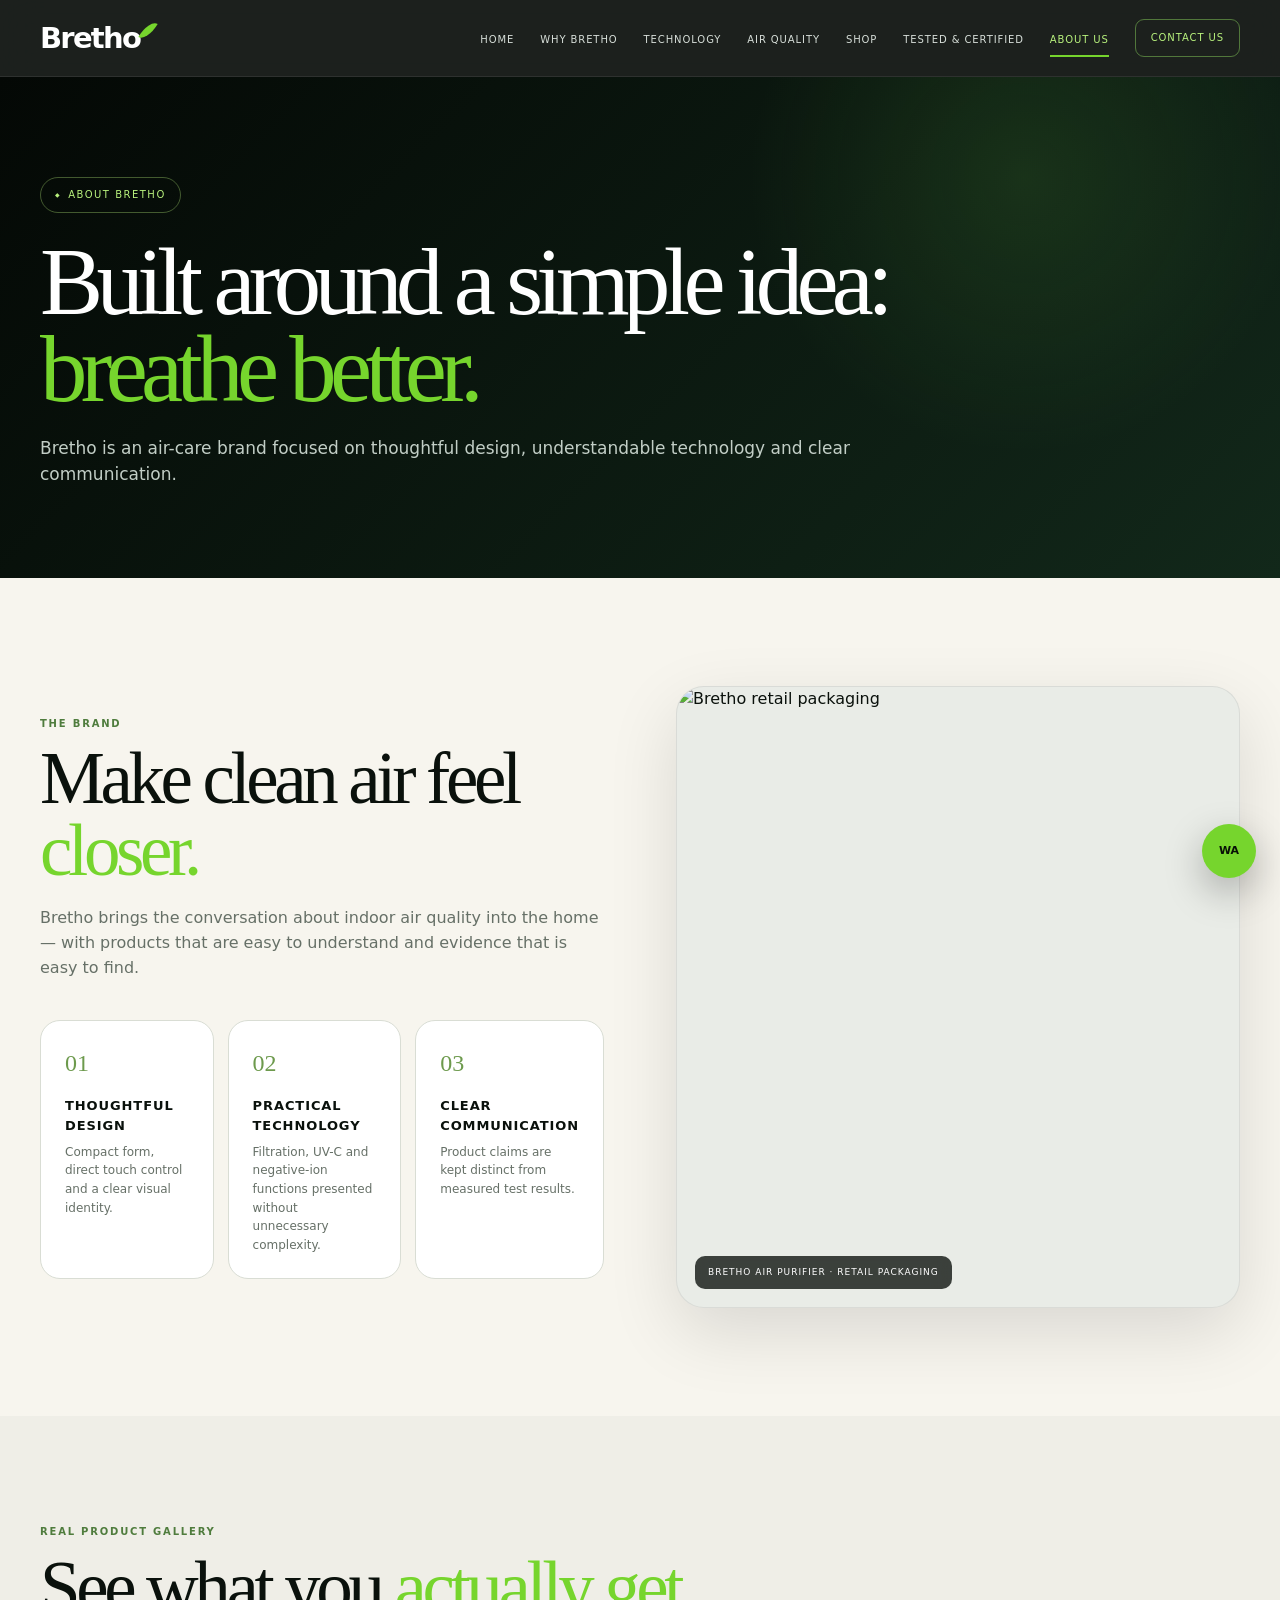
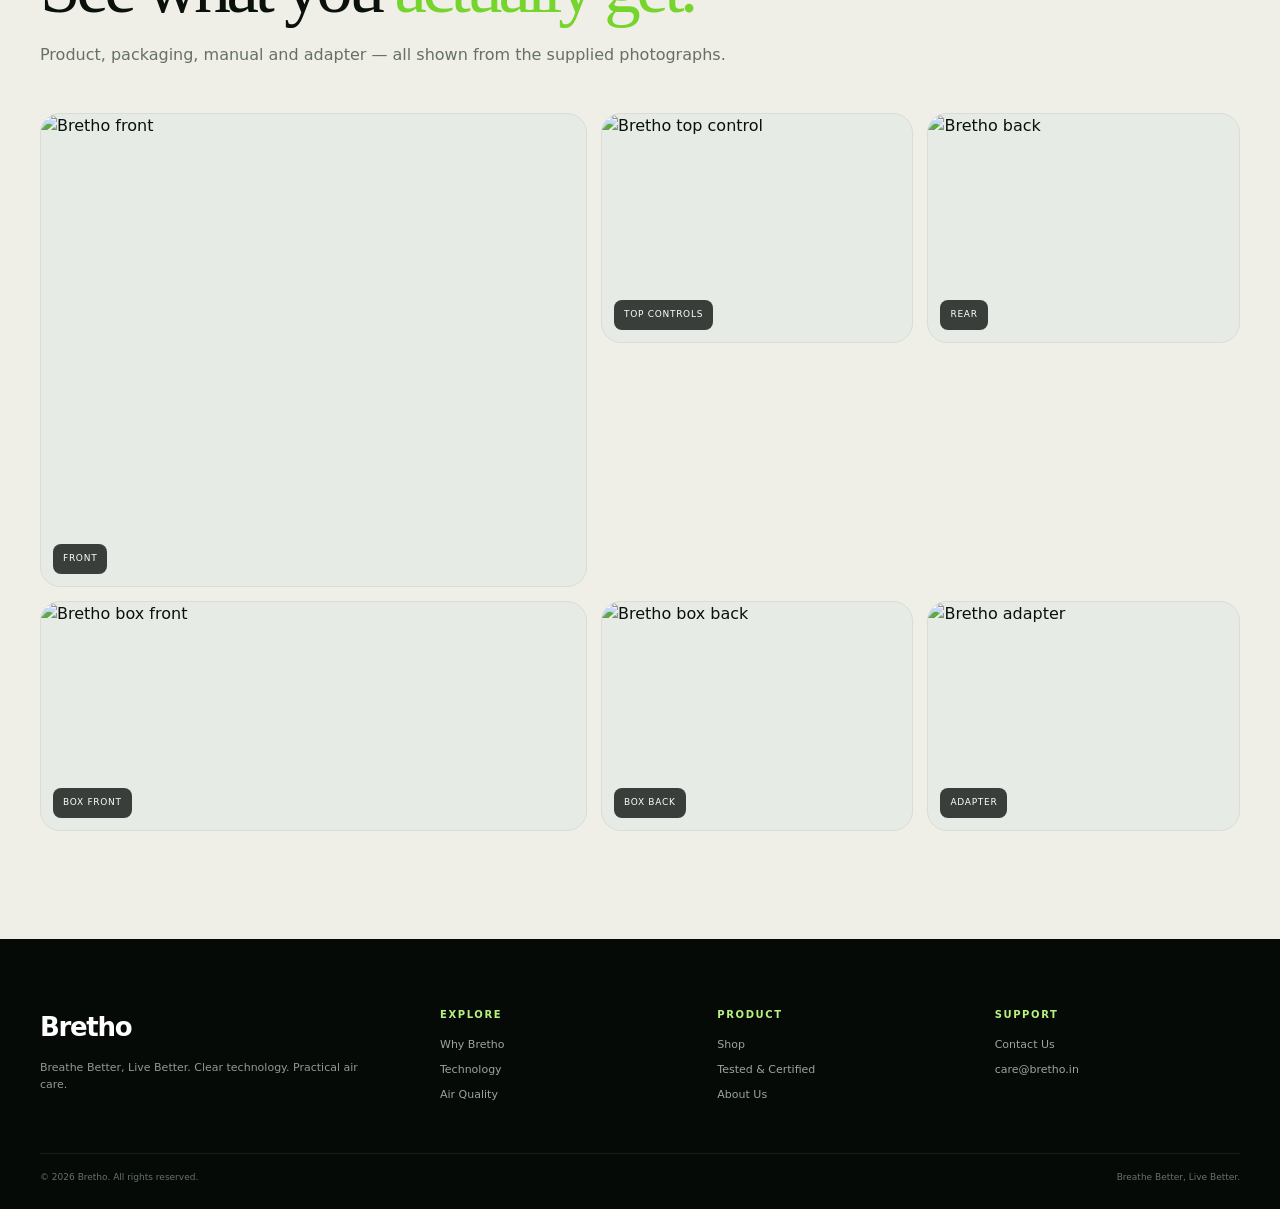
==== about.html @ 6be5c8d7 "Add files via upload" ====
<!doctype html><html lang="en"><head><meta charset="utf-8"><meta name="viewport" content="width=device-width,initial-scale=1"><meta name="theme-color" content="#07120b"><title>About Us | Bretho</title><meta name="description" content="Bretho is an air-care brand focused on thoughtful design, understandable technology and clear communication."><link rel="stylesheet" href="styles.css"></head><body><nav class="nav"><div class="container navin"><a class="brand" href="index.html">Bretho<span class="leaf"></span></a><div class="links"><a class="" href="index.html">HOME</a><a class="" href="why-bretho.html">WHY BRETHO</a><a class="" href="technology.html">TECHNOLOGY</a><a class="" href="air-quality.html">AIR QUALITY</a><a class="" href="shop.html">SHOP</a><a class="" href="tested.html">TESTED & CERTIFIED</a><a class="active" href="about.html">ABOUT US</a><a class="navbtn " href="contact.html">CONTACT US</a></div><button class="hamb" aria-label="Open menu" onclick="toggleNav()">MENU</button></div><div id="mobileNav" class="mobile-nav"><div class="container"><a href="index.html">HOME</a><a href="why-bretho.html">WHY BRETHO</a><a href="technology.html">TECHNOLOGY</a><a href="air-quality.html">AIR QUALITY</a><a href="shop.html">SHOP</a><a href="tested.html">TESTED & CERTIFIED</a><a href="about.html">ABOUT US</a><a href="contact.html">CONTACT US</a></div></div></nav><main><section class="pagehero"><div class="container"><span class="eyebrow">ABOUT BRETHO</span><h1>Built around a simple idea:<br><em>breathe better.</em></h1><p>Bretho is an air-care brand focused on thoughtful design, understandable technology and clear communication.</p></div></section>
<section class="section"><div class="container split"><div><div class="kicker">THE BRAND</div><div class="title">Make clean air feel <em>closer.</em></div><p class="sub">Bretho brings the conversation about indoor air quality into the home — with products that are easy to understand and evidence that is easy to find.</p><div class="feature-grid"><article class="feature-card"><div class="num">01</div><h3>Thoughtful design</h3><p>Compact form, direct touch control and a clear visual identity.</p></article><article class="feature-card"><div class="num">02</div><h3>Practical technology</h3><p>Filtration, UV-C and negative-ion functions presented without unnecessary complexity.</p></article><article class="feature-card"><div class="num">03</div><h3>Clear communication</h3><p>Product claims are kept distinct from measured test results.</p></article></div></div><div class="media"><img src="assets/box-front.jpg" alt="Bretho retail packaging"><div class="media-caption">Bretho Air Purifier · retail packaging</div></div></div></section>
<section class="section soft"><div class="container"><div class="kicker">REAL PRODUCT GALLERY</div><div class="title">See what you <em>actually get.</em></div><p class="sub">Product, packaging, manual and adapter — all shown from the supplied photographs.</p><div class="gallery"><div class="g"><img src="assets/front.jpg" alt="Bretho front"><div class="label">Front</div></div><div class="g"><img src="assets/top-control.jpg" alt="Bretho top control"><div class="label">Top controls</div></div><div class="g"><img src="assets/back.jpg" alt="Bretho back"><div class="label">Rear</div></div><div class="g"><img src="assets/box-front.jpg" alt="Bretho box front"><div class="label">Box front</div></div><div class="g"><img src="assets/box-back.jpg" alt="Bretho box back"><div class="label">Box back</div></div><div class="g"><img src="assets/adapter.jpg" alt="Bretho adapter"><div class="label">Adapter</div></div></div></div></section></main><footer class="footer"><div class="container footer-grid"><div><div class="fbrand">Bretho<span class="leaf"></span></div><p>Breathe Better, Live Better. Clear technology. Practical air care.</p></div><div><h4>Explore</h4><a href="why-bretho.html">Why Bretho</a><a href="technology.html">Technology</a><a href="air-quality.html">Air Quality</a></div><div><h4>Product</h4><a href="shop.html">Shop</a><a href="tested.html">Tested & Certified</a><a href="about.html">About Us</a></div><div><h4>Support</h4><a href="contact.html">Contact Us</a><a href="mailto:care@bretho.in">care@bretho.in</a></div></div><div class="container copy"><span>© 2026 Bretho. All rights reserved.</span><span>Breathe Better, Live Better.</span></div></footer><a class="float" href="https://wa.me/919675996767" aria-label="WhatsApp">WA</a><script src="site.js"></script></body></html>
---- styles.css ----
:root{
  --forest:#07120b;--forest-2:#0c1c11;--forest-3:#102719;--green:#76d52d;--green-2:#b8f17d;
  --ink:#0a110c;--paper:#f7f5ee;--paper-2:#efeee7;--muted:#667067;--line:#d9ddd4;--white:#fff;
  --serif:Georgia,'Times New Roman',serif;--sans:Inter,ui-sans-serif,system-ui,-apple-system,'Segoe UI',sans-serif;
  --radius:24px;--shadow:0 24px 70px rgba(0,0,0,.12)
}
*{box-sizing:border-box}html{scroll-behavior:smooth}body{margin:0;background:var(--paper);color:var(--ink);font-family:var(--sans);line-height:1.55}a{text-decoration:none;color:inherit}img{max-width:100%;display:block}.container{width:min(1360px,calc(100% - 80px));margin:0 auto}
.nav{position:sticky;top:0;z-index:100;background:rgba(4,9,6,.9);backdrop-filter:blur(18px);border-bottom:1px solid rgba(255,255,255,.08)}
.navin{min-height:76px;display:flex;align-items:center;gap:30px}.brand{display:inline-flex;align-items:flex-start;color:#fff;font-size:29px;font-weight:850;letter-spacing:-.06em;line-height:1}.brand .leaf{width:10px;height:21px;background:var(--green);border-radius:100% 0 100% 0;transform:rotate(31deg);margin:-4px 0 0 3px}
.links{margin-left:auto;display:flex;gap:26px;align-items:center}.links a{position:relative;color:#d7ded9;font-size:10px;text-transform:uppercase;letter-spacing:.09em;padding:28px 0 24px}.links a:after{content:"";position:absolute;left:0;right:0;bottom:15px;height:2px;background:var(--green);transform:scaleX(0);transform-origin:center;transition:.2s}.links a:hover,.links a.active{color:var(--green-2)}.links a.active:after,.links a:hover:after{transform:scaleX(1)}.links .navbtn{padding:10px 15px;border:1px solid #51773b;border-radius:9px;color:var(--green-2)}.links .navbtn:after{display:none}.hamb{display:none;margin-left:auto;color:#fff;background:transparent;border:1px solid rgba(255,255,255,.2);border-radius:9px;padding:8px 12px;font-size:12px}
.mobile-nav{display:none;background:#050b07;border-top:1px solid rgba(255,255,255,.08)}.mobile-nav a{display:block;color:#eef3ee;padding:13px 0;font-size:11px;text-transform:uppercase;letter-spacing:.12em}
.hero{position:relative;overflow:hidden;color:#fff;background:radial-gradient(circle at 80% 20%,rgba(67,132,48,.22),transparent 33%),linear-gradient(135deg,#030704,#0a160d 55%,#16331d)}.hero:before{content:"";position:absolute;inset:0;background:radial-gradient(circle at 15% 15%,rgba(118,213,45,.08),transparent 30%),radial-gradient(circle at 90% 80%,rgba(118,213,45,.06),transparent 22%);pointer-events:none}.hero-grid{position:relative;display:grid;grid-template-columns:.95fr 1.05fr;gap:56px;align-items:center;padding:80px 0 28px}.eyebrow{display:inline-flex;align-items:center;gap:7px;border:1px solid rgba(184,241,125,.34);border-radius:999px;padding:9px 14px;color:var(--green-2);font-size:10px;letter-spacing:.15em;text-transform:uppercase}.eyebrow:before{content:"◆";font-size:6px}.hero h1,.pagehero h1{font-family:var(--serif);font-weight:500;letter-spacing:-.07em;line-height:.92}.hero h1{font-size:clamp(58px,7.5vw,108px);margin:24px 0 24px}.hero h1 em,.pagehero h1 em,.title em{font-style:normal;color:var(--green)}.hero p{max-width:620px;color:#c8d2ca;font-size:17px;line-height:1.7}.buttons{display:flex;gap:12px;flex-wrap:wrap;margin-top:32px}.btn{display:inline-flex;align-items:center;justify-content:center;gap:9px;border-radius:9px;padding:14px 18px;font-size:10px;letter-spacing:.11em;text-transform:uppercase;font-weight:850;transition:transform .2s,background .2s}.btn:hover{transform:translateY(-2px)}.btn.primary{background:var(--green);color:#071007}.btn.outline{border:1px solid rgba(255,255,255,.3);color:#fff}.btn.dark{background:var(--forest);color:#fff}.btn.light{background:#fff;color:var(--forest)}
.hero-visual{min-height:650px;position:relative;display:flex;align-items:center;justify-content:center;border:1px solid rgba(255,255,255,.10);border-radius:30px;overflow:hidden;box-shadow:0 35px 90px rgba(0,0,0,.35);background:#d9dcd4}.hero-visual:before{content:"";position:absolute;inset:-30px;background-image:linear-gradient(90deg,rgba(5,14,8,.42),rgba(5,14,8,.02)),url('assets/hero-product.jpg');background-size:cover;background-position:center;filter:blur(18px) brightness(.55);transform:scale(1.12)}.hero-visual:after{content:"";position:absolute;inset:0;background:radial-gradient(circle at 72% 42%,rgba(118,213,45,.18),transparent 28%)}.hero-visual img{position:relative;z-index:2;width:78%;height:590px;object-fit:cover;object-position:center;border-radius:22px;box-shadow:0 24px 70px rgba(0,0,0,.4);border:1px solid rgba(255,255,255,.18)}
.hero-notes{position:absolute;right:24px;top:30px;z-index:3;display:grid;gap:11px;width:205px}.hero-note{display:grid;grid-template-columns:28px 1fr;gap:10px;align-items:center}.hero-note .ico{width:28px;height:28px;border:1px solid rgba(184,241,125,.55);border-radius:50%;display:grid;place-items:center;color:var(--green-2);font-size:11px}.hero-note b{display:block;font-size:10px;color:var(--green-2);text-transform:uppercase;letter-spacing:.06em}.hero-note span{font-size:10px;color:#eef2ee}
.trust{display:grid;grid-template-columns:repeat(5,1fr);border-top:1px solid rgba(255,255,255,.08);background:linear-gradient(90deg,#0c1a0f,#122618);position:relative;z-index:2}.trust .item{min-height:86px;padding:17px 22px;display:flex;gap:12px;align-items:center;border-right:1px solid rgba(255,255,255,.08)}.trust .item:last-child{border-right:0}.trust .orb{width:34px;height:34px;border:1px solid #5b8f37;border-radius:50%;display:grid;place-items:center;color:var(--green-2);font-size:12px;flex:0 0 auto}.trust b{font-size:13px;color:#fff;display:block;letter-spacing:.02em}.trust span{font-size:9px;color:#aab6ad;text-transform:uppercase;letter-spacing:.1em;display:block;margin-top:3px}
.section{padding:108px 0}.section.dark{background:var(--forest);color:#fff}.section.soft{background:var(--paper-2)}.section.tinted{background:linear-gradient(180deg,#f5f3ec,#ece9e0)}.kicker{font-size:10px;font-weight:850;letter-spacing:.18em;text-transform:uppercase;color:#4f7c3d}.dark .kicker{color:#9bd375}.title{font-family:var(--serif);font-size:clamp(42px,5.7vw,78px);font-weight:500;line-height:.98;letter-spacing:-.06em;margin:12px 0 20px}.sub{max-width:740px;color:var(--muted);font-size:16px}.dark .sub{color:#b9c5bc}.split{display:grid;grid-template-columns:1fr 1fr;gap:72px;align-items:center}.media{position:relative;border-radius:28px;overflow:hidden;border:1px solid rgba(0,0,0,.07);box-shadow:var(--shadow);background:#e9ece7}.media img{width:100%;height:620px;object-fit:cover}.media.contain img{object-fit:contain;background:#e9ece7}.media-caption{position:absolute;left:18px;bottom:18px;padding:10px 13px;border-radius:10px;background:rgba(4,10,6,.76);backdrop-filter:blur(9px);color:#fff;font-size:9px;text-transform:uppercase;letter-spacing:.11em}
.feature-grid{display:grid;grid-template-columns:repeat(3,1fr);gap:14px;margin-top:40px}.feature-card{padding:24px;border:1px solid var(--line);border-radius:20px;background:#fff}.feature-card .num{font-family:var(--serif);font-size:24px;color:#6d9a4d}.feature-card h3{margin:13px 0 7px;font-size:13px;text-transform:uppercase;letter-spacing:.07em}.feature-card p{margin:0;color:var(--muted);font-size:12px}
.filter-wrap{margin-top:46px;display:grid;grid-template-columns:repeat(5,1fr);gap:14px}.filter-card{min-height:270px;border-radius:22px;padding:20px;display:flex;flex-direction:column;justify-content:flex-end;overflow:hidden;position:relative;border:1px solid rgba(0,0,0,.05)}.filter-card:before{content:"";position:absolute;width:140px;height:140px;border-radius:50%;right:-35px;top:-30px;background:rgba(255,255,255,.22);filter:blur(1px)}.filter-card:nth-child(1){background:linear-gradient(145deg,#f8fbf7,#dce8dc)}.filter-card:nth-child(2){background:linear-gradient(145deg,#f4f8f4,#d8e6db)}.filter-card:nth-child(3){background:linear-gradient(145deg,#364038,#111a14);color:#fff}.filter-card:nth-child(4){background:linear-gradient(145deg,#fff6ff,#e8d9f1)}.filter-card:nth-child(5){background:linear-gradient(145deg,#f1faec,#d6eacb)}.filter-card .count{font-family:var(--serif);font-size:34px;opacity:.65}.filter-card h3{margin:9px 0 6px;font-size:11px;text-transform:uppercase;letter-spacing:.08em}.filter-card p{font-size:11px;margin:0;color:#647068}.filter-card:nth-child(3) p{color:#d3dad4}
.feature-band{display:grid;grid-template-columns:repeat(4,1fr);gap:14px;margin-top:40px}.stat{padding:23px 24px;border-radius:18px;border:1px solid rgba(0,0,0,.08);background:#fff}.dark .stat{background:#0c1810;border-color:rgba(255,255,255,.08)}.stat b{font-family:var(--serif);font-size:34px;line-height:1;color:var(--green)}.stat span{display:block;margin-top:8px;font-size:10px;text-transform:uppercase;letter-spacing:.08em;color:var(--muted)}.dark .stat span{color:#9eaaa1}
.gallery{display:grid;grid-template-columns:1.4fr .8fr .8fr;grid-auto-rows:230px;gap:14px;margin-top:45px}.gallery .g{border-radius:20px;overflow:hidden;position:relative;border:1px solid var(--line);background:#e7ebe5}.gallery .g:nth-child(1){grid-row:span 2}.gallery .g:nth-child(4){grid-column:1}.gallery img{width:100%;height:100%;object-fit:cover}.gallery .label{position:absolute;left:12px;bottom:12px;background:rgba(3,8,5,.76);color:#fff;border-radius:8px;padding:8px 10px;font-size:9px;text-transform:uppercase;letter-spacing:.08em}
.pagehero{padding:100px 0 74px;color:#fff;background:radial-gradient(circle at 80% 20%,rgba(75,144,55,.19),transparent 25%),linear-gradient(135deg,#040805,#12281a)}.pagehero .eyebrow{margin-bottom:10px}.pagehero h1{font-size:clamp(58px,7.4vw,102px);margin:16px 0 22px}.pagehero p{max-width:820px;color:#c2cec6;font-size:17px}
.pill-row{display:flex;flex-wrap:wrap;gap:8px;margin-top:26px}.pill{border:1px solid rgba(118,213,45,.34);padding:7px 10px;border-radius:999px;color:#cce8bc;font-size:9px;text-transform:uppercase;letter-spacing:.08em}
.proof-grid{display:grid;grid-template-columns:repeat(4,1fr);gap:14px;margin-top:44px}.proof{padding:25px;border-radius:20px;background:#fff;border:1px solid var(--line)}.proof .big{font-family:var(--serif);font-size:34px;color:var(--forest)}.proof .note{margin-top:7px;color:var(--muted);font-size:11px}
.cert-grid{display:grid;grid-template-columns:repeat(4,1fr);gap:14px;margin-top:42px}.cert{padding:26px;border-radius:20px;background:#fff;border:1px solid var(--line)}.cert b{font-size:28px;color:var(--forest);font-family:var(--serif)}.cert h3{margin:10px 0 6px;font-size:11px;text-transform:uppercase;letter-spacing:.08em}.cert p{margin:0;color:var(--muted);font-size:11px}
.shop-wrap{display:grid;grid-template-columns:1fr 1fr;gap:52px;align-items:center}.shop-card{border-radius:28px;background:linear-gradient(135deg,#07100a,#11251a);color:#fff;padding:38px}.shop-card .price{font-family:var(--serif);font-size:58px;color:var(--green);line-height:1;margin:20px 0}.shop-img{border-radius:24px;overflow:hidden;background:#edf0ea;border:1px solid rgba(0,0,0,.08)}.shop-img img{width:100%;height:620px;object-fit:contain}.shop-features{display:grid;grid-template-columns:repeat(3,1fr);gap:10px;margin-top:26px}.shop-feature{padding:13px;border:1px solid rgba(255,255,255,.08);border-radius:12px;background:rgba(255,255,255,.04)}.shop-feature b{font-size:10px;color:#fff;display:block}.shop-feature span{font-size:9px;color:#96a298}
.form-card{padding:30px;border-radius:24px;background:#fff;border:1px solid var(--line);box-shadow:0 20px 50px rgba(0,0,0,.06)}.form{display:grid;gap:12px}.form input,.form textarea{width:100%;border:1px solid var(--line);border-radius:12px;padding:14px 15px;font:inherit;background:#fbfbf8}.form textarea{min-height:160px;resize:vertical}.form button{justify-self:start;border:0;cursor:pointer}
.callout{border-radius:26px;padding:38px 40px;background:linear-gradient(135deg,#0a170d,#1b321f);color:#fff;display:flex;align-items:center;justify-content:space-between;gap:30px}.callout h3{font-family:var(--serif);font-size:42px;font-weight:500;letter-spacing:-.04em;margin:0}.callout p{color:#b9c5bc;max-width:700px;margin:8px 0 0;font-size:13px}
.footer{background:#050a07;color:#fff;padding:68px 0 24px}.footer-grid{display:grid;grid-template-columns:1.5fr 1fr 1fr 1fr;gap:32px}.fbrand{font-weight:850;font-size:26px;letter-spacing:-.05em}.footer p{color:#8f9a92;font-size:11px;max-width:320px}.footer h4{font-size:10px;text-transform:uppercase;letter-spacing:.16em;color:var(--green-2);margin:0 0 13px}.footer a{display:block;color:#9aa59d;font-size:11px;margin:8px 0}.copy{border-top:1px solid rgba(255,255,255,.08);margin-top:42px;padding-top:17px;color:#667269;font-size:9px;display:flex;justify-content:space-between}.float{position:fixed;right:24px;bottom:22px;width:54px;height:54px;border-radius:50%;background:var(--green);color:#081107;display:grid;place-items:center;font-weight:900;z-index:80;box-shadow:0 14px 38px rgba(0,0,0,.28);font-size:11px}
.notice{padding:14px 16px;border-left:3px solid var(--green);background:#edf4e9;color:#526052;border-radius:0 12px 12px 0;font-size:11px;margin-top:22px}.dark .notice{background:#0d1c11;color:#aebbb2}
@media(max-width:1100px){.links{gap:15px}.links a{font-size:9px}.hero-grid{grid-template-columns:1fr}.hero-visual{min-height:560px}.hero-visual img{width:68%;height:510px}.hero-notes{right:18px}.trust{grid-template-columns:repeat(2,1fr)}.trust .item:nth-child(2n){border-right:0}.feature-grid,.filter-wrap,.proof-grid,.cert-grid{grid-template-columns:repeat(2,1fr)}.feature-band{grid-template-columns:repeat(2,1fr)}.split,.shop-wrap{grid-template-columns:1fr}.gallery{grid-template-columns:1fr 1fr}.footer-grid{grid-template-columns:1.4fr 1fr 1fr}.shop-img img{height:520px}}
@media(max-width:760px){.container{width:min(100% - 34px,700px)}.links{display:none}.hamb{display:block}.navin{min-height:66px}.mobile-nav.open{display:block}.hero-grid{padding:58px 0 24px}.hero h1{font-size:58px}.hero p{font-size:15px}.hero-visual{min-height:470px}.hero-visual img{width:76%;height:410px}.hero-notes{position:absolute;right:14px;top:14px;width:165px;gap:8px}.hero-note .ico{width:23px;height:23px}.hero-note b{font-size:8px}.hero-note span{font-size:8px}.trust{grid-template-columns:1fr}.trust .item{border-right:0;border-bottom:1px solid rgba(255,255,255,.08)}.trust .item:last-child{border-bottom:0}.section{padding:78px 0}.title{font-size:48px}.media img{height:430px}.feature-grid,.filter-wrap,.proof-grid,.cert-grid,.feature-band,.gallery,.shop-features{grid-template-columns:1fr}.gallery{grid-auto-rows:300px}.gallery .g:nth-child(1){grid-row:auto}.shop-card{padding:24px}.shop-card .price{font-size:50px}.pagehero{padding:72px 0 56px}.pagehero h1{font-size:58px}.callout{align-items:flex-start;flex-direction:column;padding:30px}.callout h3{font-size:36px}.footer-grid{grid-template-columns:1fr 1fr}.copy{display:block}.copy span{display:block;margin-top:5px}}
@media(max-width:480px){.hero h1,.pagehero h1{font-size:48px}.hero-visual{min-height:390px}.hero-visual img{width:82%;height:330px}.hero-notes{display:none}.footer-grid{grid-template-columns:1fr}.float{right:16px;bottom:16px}}
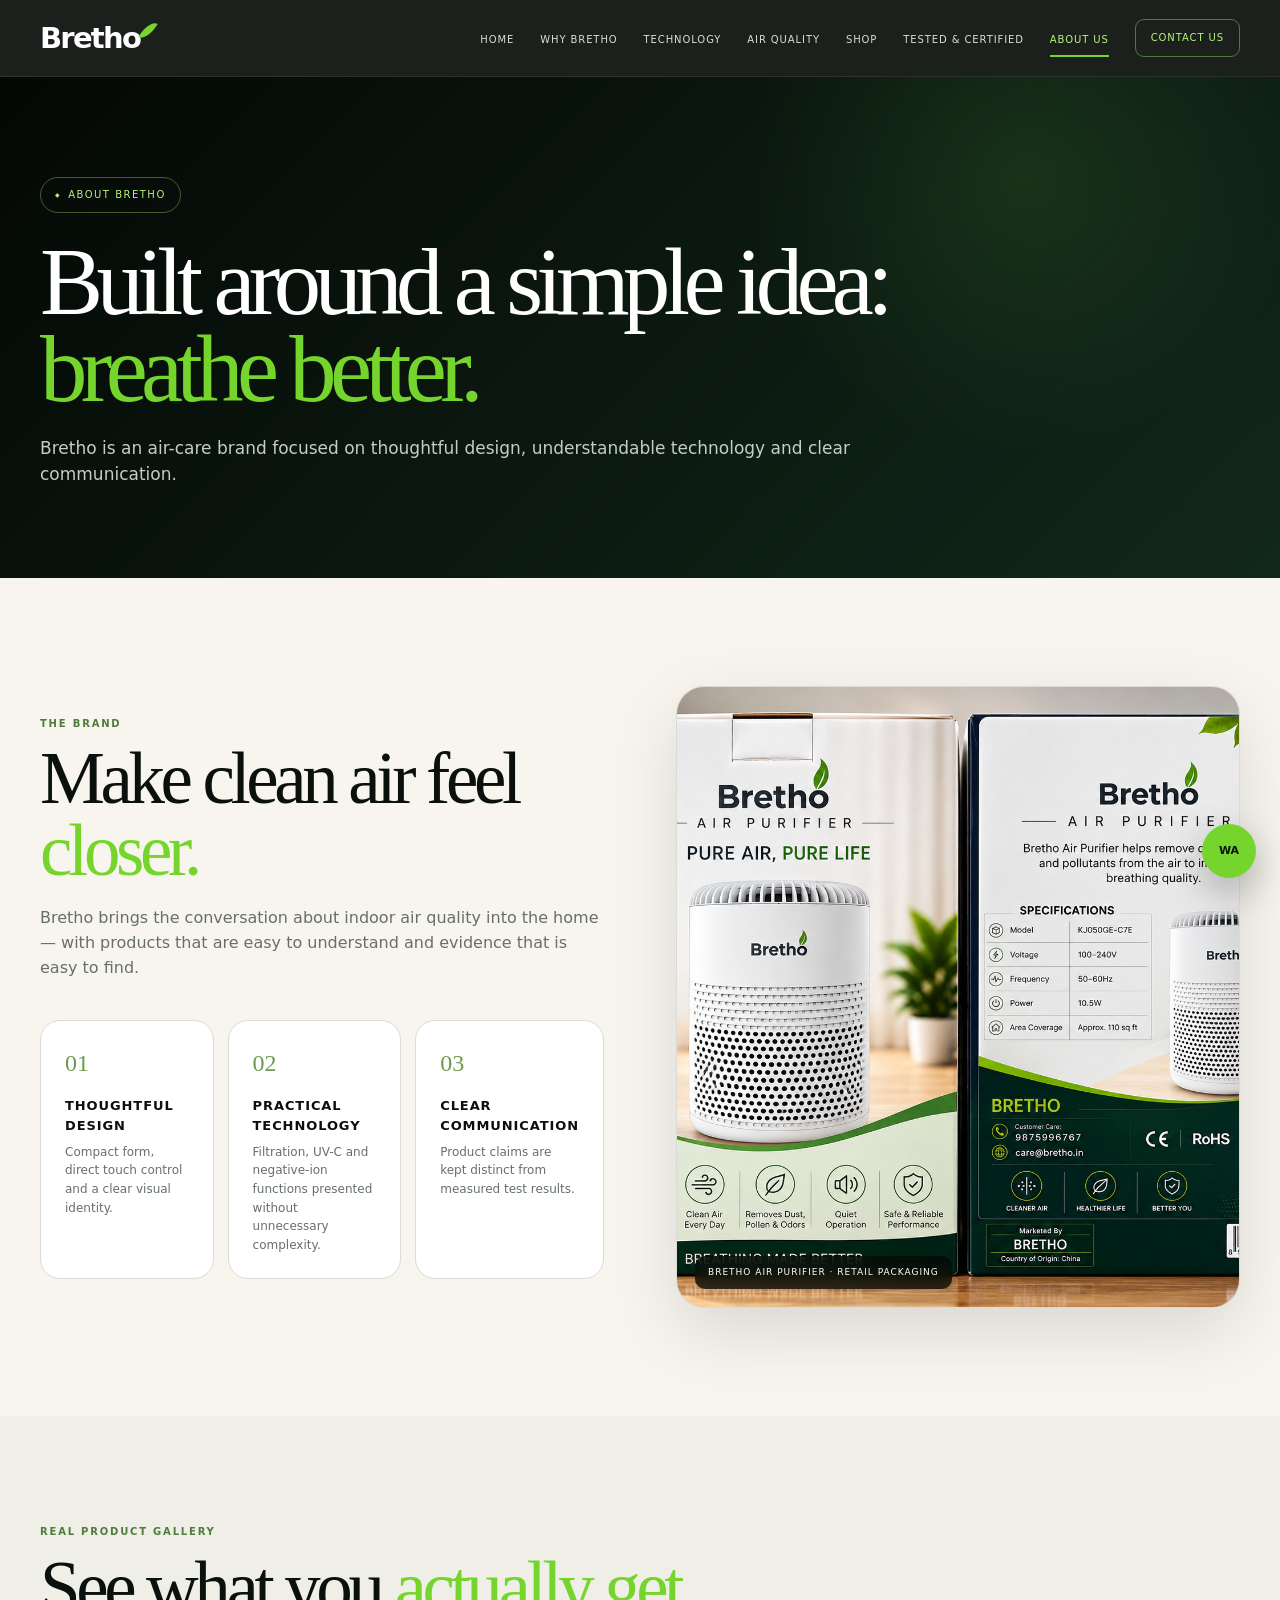
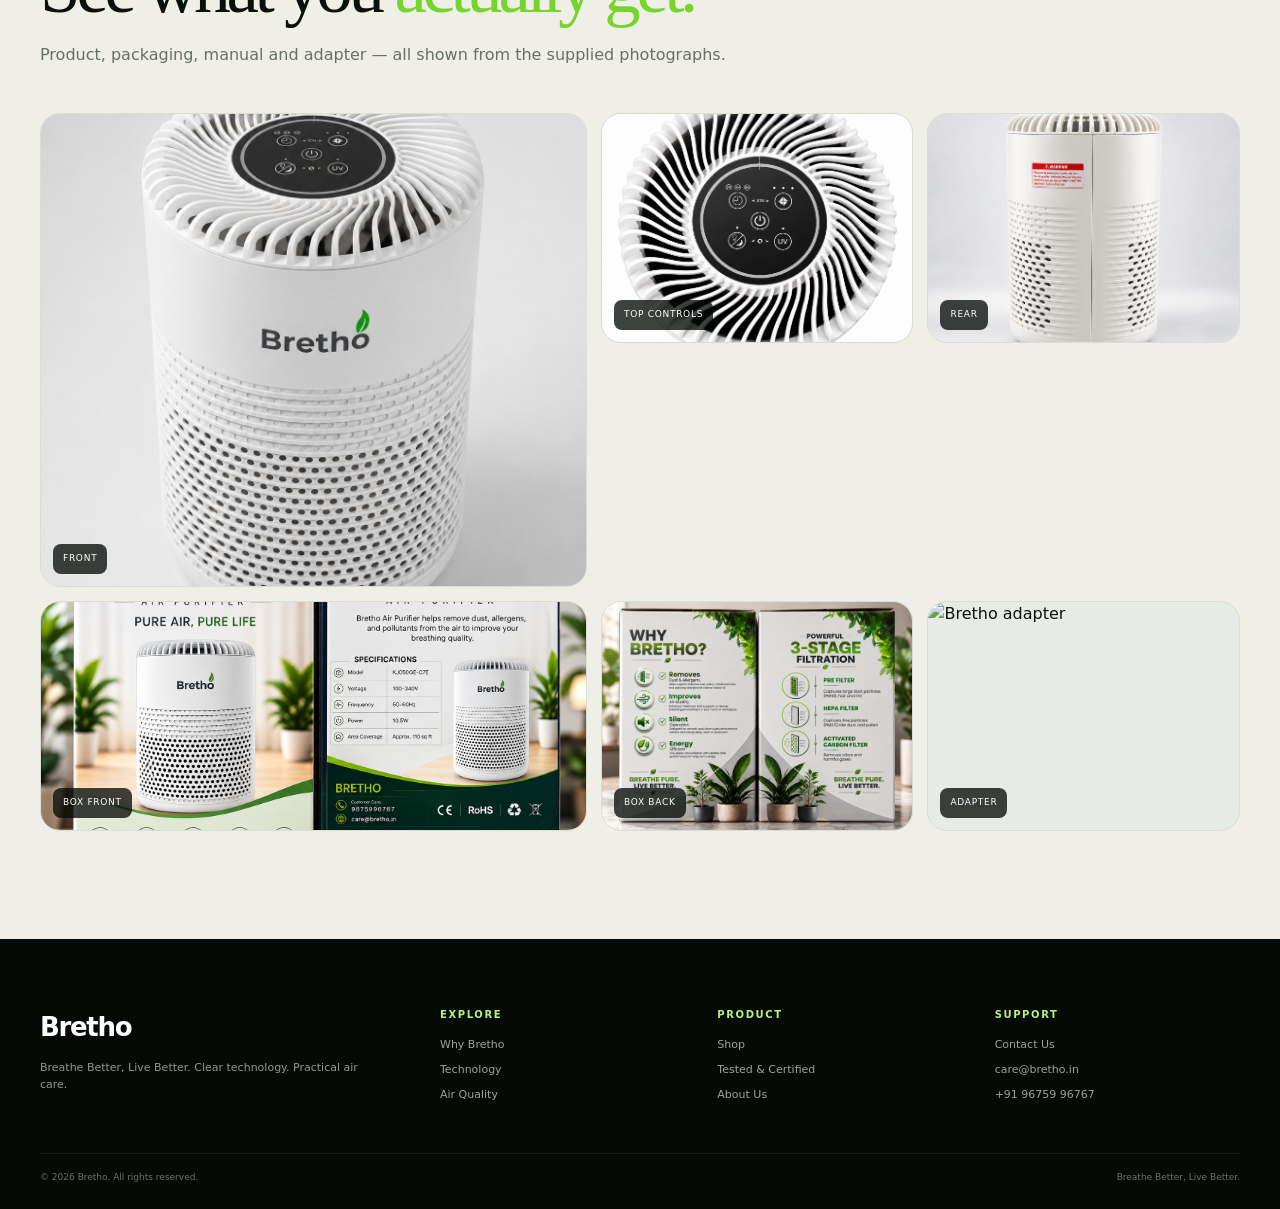
==== commit 11515ffc: "Update about.html" ====
--- a/about.html
+++ b/about.html
@@ -1,3 +1,3 @@
 <!doctype html><html lang="en"><head><meta charset="utf-8"><meta name="viewport" content="width=device-width,initial-scale=1"><meta name="theme-color" content="#07120b"><title>About Us | Bretho</title><meta name="description" content="Bretho is an air-care brand focused on thoughtful design, understandable technology and clear communication."><link rel="stylesheet" href="styles.css"></head><body><nav class="nav"><div class="container navin"><a class="brand" href="index.html">Bretho<span class="leaf"></span></a><div class="links"><a class="" href="index.html">HOME</a><a class="" href="why-bretho.html">WHY BRETHO</a><a class="" href="technology.html">TECHNOLOGY</a><a class="" href="air-quality.html">AIR QUALITY</a><a class="" href="shop.html">SHOP</a><a class="" href="tested.html">TESTED & CERTIFIED</a><a class="active" href="about.html">ABOUT US</a><a class="navbtn " href="contact.html">CONTACT US</a></div><button class="hamb" aria-label="Open menu" onclick="toggleNav()">MENU</button></div><div id="mobileNav" class="mobile-nav"><div class="container"><a href="index.html">HOME</a><a href="why-bretho.html">WHY BRETHO</a><a href="technology.html">TECHNOLOGY</a><a href="air-quality.html">AIR QUALITY</a><a href="shop.html">SHOP</a><a href="tested.html">TESTED & CERTIFIED</a><a href="about.html">ABOUT US</a><a href="contact.html">CONTACT US</a></div></div></nav><main><section class="pagehero"><div class="container"><span class="eyebrow">ABOUT BRETHO</span><h1>Built around a simple idea:<br><em>breathe better.</em></h1><p>Bretho is an air-care brand focused on thoughtful design, understandable technology and clear communication.</p></div></section>
 <section class="section"><div class="container split"><div><div class="kicker">THE BRAND</div><div class="title">Make clean air feel <em>closer.</em></div><p class="sub">Bretho brings the conversation about indoor air quality into the home — with products that are easy to understand and evidence that is easy to find.</p><div class="feature-grid"><article class="feature-card"><div class="num">01</div><h3>Thoughtful design</h3><p>Compact form, direct touch control and a clear visual identity.</p></article><article class="feature-card"><div class="num">02</div><h3>Practical technology</h3><p>Filtration, UV-C and negative-ion functions presented without unnecessary complexity.</p></article><article class="feature-card"><div class="num">03</div><h3>Clear communication</h3><p>Product claims are kept distinct from measured test results.</p></article></div></div><div class="media"><img src="assets/box-front.jpg" alt="Bretho retail packaging"><div class="media-caption">Bretho Air Purifier · retail packaging</div></div></div></section>
-<section class="section soft"><div class="container"><div class="kicker">REAL PRODUCT GALLERY</div><div class="title">See what you <em>actually get.</em></div><p class="sub">Product, packaging, manual and adapter — all shown from the supplied photographs.</p><div class="gallery"><div class="g"><img src="assets/front.jpg" alt="Bretho front"><div class="label">Front</div></div><div class="g"><img src="assets/top-control.jpg" alt="Bretho top control"><div class="label">Top controls</div></div><div class="g"><img src="assets/back.jpg" alt="Bretho back"><div class="label">Rear</div></div><div class="g"><img src="assets/box-front.jpg" alt="Bretho box front"><div class="label">Box front</div></div><div class="g"><img src="assets/box-back.jpg" alt="Bretho box back"><div class="label">Box back</div></div><div class="g"><img src="assets/adapter.jpg" alt="Bretho adapter"><div class="label">Adapter</div></div></div></div></section></main><footer class="footer"><div class="container footer-grid"><div><div class="fbrand">Bretho<span class="leaf"></span></div><p>Breathe Better, Live Better. Clear technology. Practical air care.</p></div><div><h4>Explore</h4><a href="why-bretho.html">Why Bretho</a><a href="technology.html">Technology</a><a href="air-quality.html">Air Quality</a></div><div><h4>Product</h4><a href="shop.html">Shop</a><a href="tested.html">Tested & Certified</a><a href="about.html">About Us</a></div><div><h4>Support</h4><a href="contact.html">Contact Us</a><a href="mailto:care@bretho.in">care@bretho.in</a></div></div><div class="container copy"><span>© 2026 Bretho. All rights reserved.</span><span>Breathe Better, Live Better.</span></div></footer><a class="float" href="https://wa.me/919675996767" aria-label="WhatsApp">WA</a><script src="site.js"></script></body></html>+<section class="section soft"><div class="container"><div class="kicker">REAL PRODUCT GALLERY</div><div class="title">See what you <em>actually get.</em></div><p class="sub">Product, packaging, manual and adapter — all shown from the supplied photographs.</p><div class="gallery"><div class="g"><img src="assets/front.jpg" alt="Bretho front"><div class="label">Front</div></div><div class="g"><img src="assets/top-control.jpg" alt="Bretho top control"><div class="label">Top controls</div></div><div class="g"><img src="assets/back.jpg" alt="Bretho back"><div class="label">Rear</div></div><div class="g"><img src="assets/box-front.jpg" alt="Bretho box front"><div class="label">Box front</div></div><div class="g"><img src="assets/box-back.jpg" alt="Bretho box back"><div class="label">Box back</div></div><div class="g"><img src="assets/adapter.jpg" alt="Bretho adapter"><div class="label">Adapter</div></div></div></div></section></main><footer class="footer"><div class="container footer-grid"><div><div class="fbrand">Bretho<span class="leaf"></span></div><p>Breathe Better, Live Better. Clear technology. Practical air care.</p></div><div><h4>Explore</h4><a href="why-bretho.html">Why Bretho</a><a href="technology.html">Technology</a><a href="air-quality.html">Air Quality</a></div><div><h4>Product</h4><a href="shop.html">Shop</a><a href="tested.html">Tested & Certified</a><a href="about.html">About Us</a></div><div><h4>Support</h4><a href="contact.html">Contact Us</a><a href="mailto:care@bretho.in">care@bretho.in</a><a href="tel:+919675996767">+91 96759 96767</a></div></div><div class="container copy"><span>© 2026 Bretho. All rights reserved.</span><span>Breathe Better, Live Better.</span></div></footer><a class="float" href="https://wa.me/919675996767" aria-label="WhatsApp">WA</a><script src="site.js"></script></body></html>
